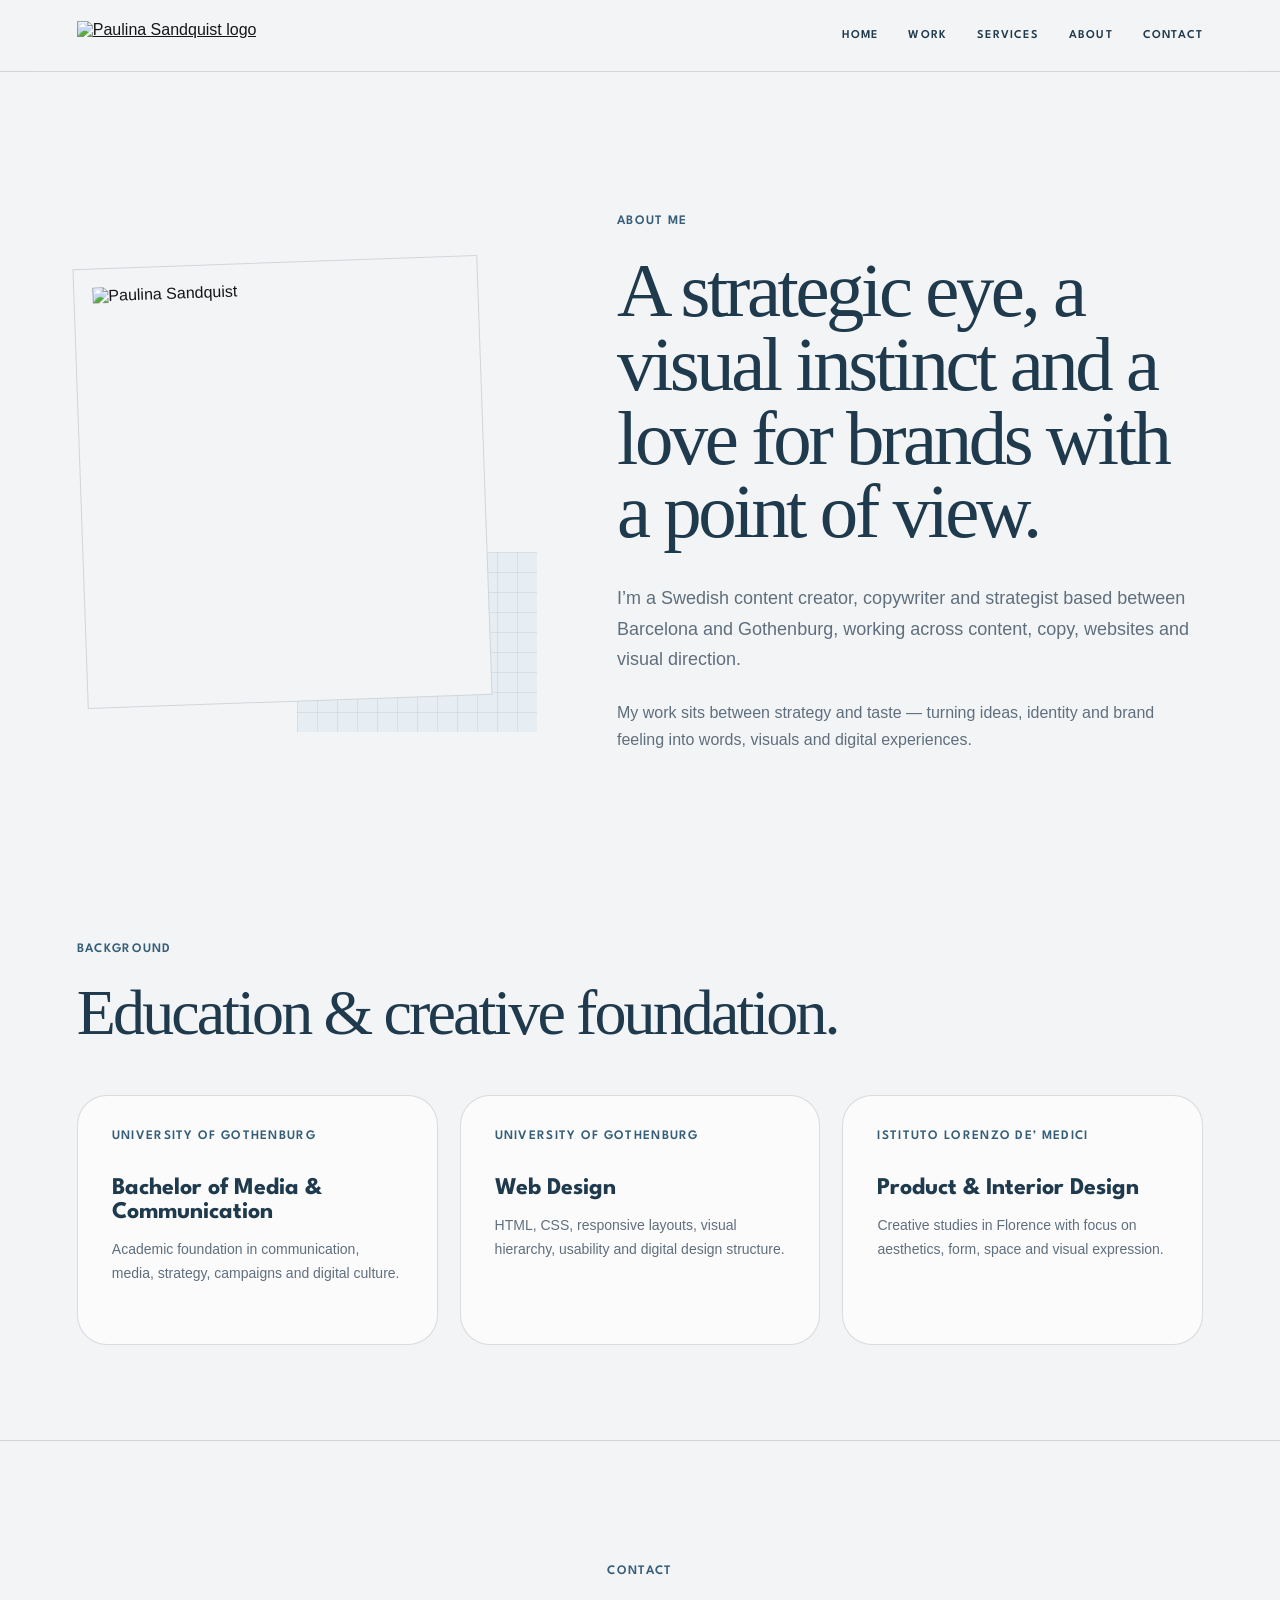
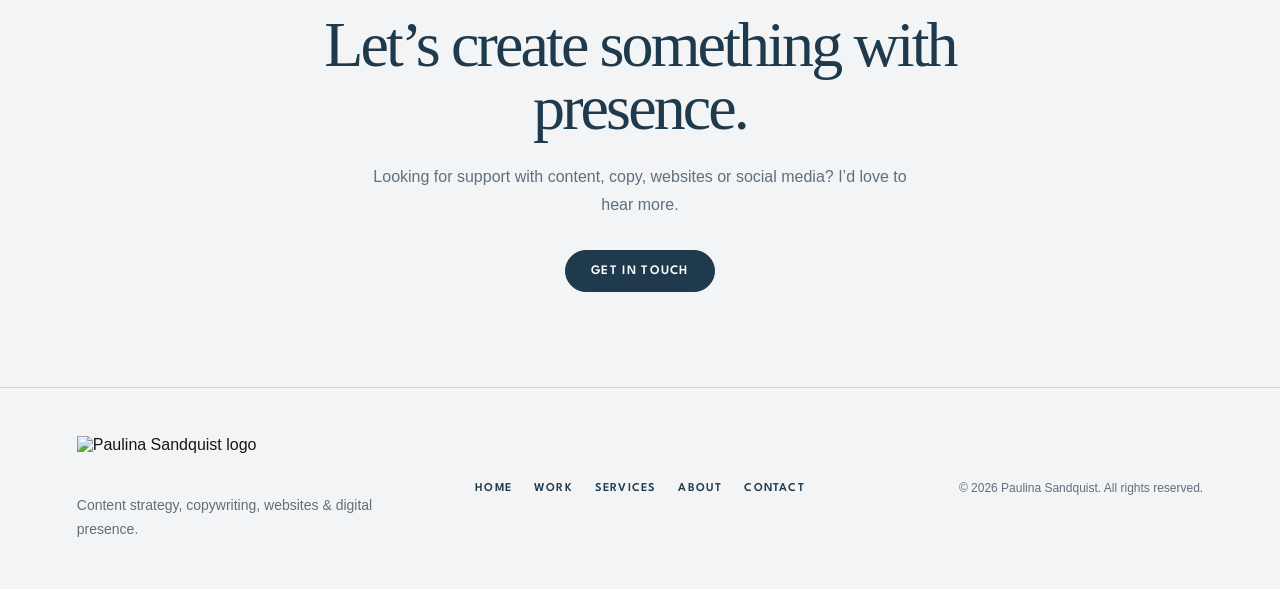
==== about.html @ eb1644bc "Add files via upload" ====
<!DOCTYPE html>
<html lang="en">
<head>
  <meta charset="UTF-8" />
  <meta name="viewport" content="width=device-width, initial-scale=1.0" />
  <title>About | Paulina Sandquist</title>

  <link rel="preconnect" href="https://fonts.googleapis.com">
  <link rel="preconnect" href="https://fonts.gstatic.com" crossorigin>
  <link href="https://fonts.googleapis.com/css2?family=League+Spartan:wght@400;500;600;700&display=swap" rel="stylesheet">

  <link rel="stylesheet" href="style.css" />
</head>

<body>

<header class="site-header">
  <a href="index.html" class="logo">
    <img src="images/PS.png" alt="Paulina Sandquist logo">
  </a>

  <nav class="main-nav">
    <a href="index.html">Home</a>
    <a href="work.html">Work</a>
    <a href="services.html">Services</a>
    <a href="about.html">About</a>
    <a href="contact.html">Contact</a>
  </nav>
</header>

<main>

  <section class="subpage-hero about-page-hero">
    <div class="about-collage fade-item">
      <div class="about-image">
        <img src="images/header.png" alt="Paulina Sandquist">
      </div>
      <div class="small-paper"></div>
    </div>

    <div class="subpage-copy fade-item">
      <p class="eyebrow">About me</p>

      <h1>A strategic eye, a visual instinct and a love for brands with a point of view.</h1>

      <p class="intro-text">
         I’m a Swedish content creator, copywriter and strategist based between
    Barcelona and Gothenburg, working across content, copy, websites and visual
    direction.
      </p>


      <p>
         My work sits between strategy and taste — turning ideas, identity and brand feeling
  into words, visuals and digital experiences.
      </p>
    </div>
  </section>


  <section class="background-section">
    <div class="section-heading fade-item">
      <div>
        <p class="eyebrow">Background</p>
        <h2>Education & creative foundation.</h2>
      </div>
    </div>

    <div class="background-grid">
      <article class="service-card">
        <span>University of Gothenburg</span>
        <h3>Bachelor of Media & Communication</h3>
        <p>Academic foundation in communication, media, strategy, campaigns and digital culture.</p>
      </article>

      <article class="service-card">
        <span>University of Gothenburg</span>
        <h3>Web Design</h3>
        <p>HTML, CSS, responsive layouts, visual hierarchy, usability and digital design structure.</p>
      </article>

      <article class="service-card">
        <span>Istituto Lorenzo de’ Medici</span>
        <h3>Product & Interior Design</h3>
        <p>Creative studies in Florence with focus on aesthetics, form, space and visual expression.</p>
      </article>
    </div>
  </section>

  <section class="contact-cta">
    <p class="eyebrow">Contact</p>
    <h2>Let’s create something with presence.</h2>
    <p>Looking for support with content, copy, websites or social media? I’d love to hear more.</p>
    <a href="contact.html" class="button">Get in touch</a>
  </section>

</main>

<footer class="site-footer">
  <div class="footer-brand">
    <img src="images/PS.png" alt="Paulina Sandquist logo">
    <p>Content strategy, copywriting, websites & digital presence.</p>
  </div>

  <nav class="footer-links">
    <a href="index.html">Home</a>
    <a href="work.html">Work</a>
    <a href="services.html">Services</a>
    <a href="about.html">About</a>
    <a href="contact.html">Contact</a>
  </nav>

  <p class="copyright">© 2026 Paulina Sandquist. All rights reserved.</p>
</footer>

<script src="script.js"></script>
</body>
</html>
---- style.css ----
* {
  margin: 0;
  padding: 0;
  box-sizing: border-box;
}

:root {
  --bg: #F3F4F6;
  --bg-light: #FFFFFF;
  --blue: #1f3a4d;
  --blue-mid: #355d78;
  --blue-soft: #E6EDF3;
  --text: #161616;
  --muted: #5F6F7D;
  --line: rgba(31, 58, 77, 0.16);

  --serif: Georgia, "Times New Roman", serif;
  --sans: Helvetica, Arial, sans-serif;
  --display: "League Spartan", Helvetica, Arial, sans-serif;

  --radius-lg: 30px;
  --section-pad: 95px 6vw;
}

html {
  scroll-behavior: smooth;
}

body {
  background: var(--bg);
  color: var(--text);
  font-family: var(--sans);
}

img,
video {
  width: 100%;
  display: block;
}

a {
  color: inherit;
}

/* ANIMATION */

.hidden {
  opacity: 0;
  transform: translateY(26px);
  transition: opacity 0.7s ease, transform 0.7s ease;
}

.show {
  opacity: 1;
  transform: translateY(0);
}

/* HEADER */

.site-header {
  position: fixed;
  inset: 0 0 auto 0;
  height: 72px;
  padding: 18px 6vw;
  display: flex;
  align-items: center;
  justify-content: space-between;
  background: rgba(243, 244, 246, 0.9);
  backdrop-filter: blur(18px);
  border-bottom: 1px solid var(--line);
  z-index: 1000;
}

.logo img {
  width: auto;
  height: 30px;
}

.main-nav,
.footer-links {
  display: flex;
  gap: 30px;
}

.main-nav a,
.footer-links a,
.text-link,
.button,
.eyebrow,
.case-meta,
.copy-card span,
.copy-hashtags,
.work-index a,
.service-card span,
.service-detail-card span,
.contact-details span,
figcaption,
.project-info span,
.project-info small {
  font-family: var(--display);
  letter-spacing: 0.1em;
  text-transform: uppercase;
  font-weight: 600;
}

.main-nav a,
.footer-links a {
  font-size: 12px;
  text-decoration: none;
  color: var(--blue);
}

.main-nav a:hover,
.footer-links a:hover,
.text-link:hover,
.button:hover {
  opacity: 0.75;
}

/* TYPE */

.eyebrow {
  display: inline-block;
  margin-bottom: 22px;
  font-size: 13px;
  color: var(--blue-mid);
}

h1,
h2,
h3,
h4 {
  color: var(--blue);
}

h1,
h2,
.case-subcopy h3,
.copy-card h4 {
  font-family: var(--serif);
  font-weight: 400;
  letter-spacing: -0.045em;
}

h1 {
  max-width: 900px;
  font-size: clamp(46px, 6vw, 88px);
  line-height: 0.96;
}

h2 {
  font-size: clamp(38px, 5vw, 74px);
  line-height: 0.98;
}

h3 {
  font-family: var(--display);
  font-size: 24px;
  line-height: 1;
}

h4 {
  font-size: 28px;
  line-height: 1.08;
}

p {
  font-size: 16px;
  line-height: 1.7;
  color: var(--muted);
  font-weight: 300;
}

.intro-text {
  max-width: 650px;
  margin-top: 26px;
  font-size: 18px;
}

/* BUTTONS */

.button {
  display: inline-block;
  padding: 14px 25px;
  border: 1px solid var(--blue);
  border-radius: 999px;
  background: var(--blue);
  color: #FFFFFF;
  font-family: var(--display);
  font-size: 13px;
  letter-spacing: 0.1em;
  text-transform: uppercase;
  font-weight: 600;
  text-decoration: none;
  transition: 0.25s ease;
}

.secondary-button {
  background: transparent;
  color: var(--blue);
}

.text-link {
  display: inline-block;
  padding-bottom: 5px;
  border-bottom: 1px solid var(--blue);
  color: var(--blue);
  font-size: 13px;
  text-decoration: none;
  transition: 0.25s ease;
}

/* SHARED LAYOUT */

.statement-section,
.results-section,
.about-preview,
.subpage-hero,
.case-overview,
.process-section,
.contact-page {
  display: grid;
  gap: 60px;
  align-items: center;
}

.statement-section,
.results-section,
.about-preview,
.selected-work,
.services-preview,
.testimonials,
.background-section,
.case-section,
.contact-cta,
.services-page-section {
  padding: var(--section-pad);
  border-bottom: 1px solid var(--line);
}

.statement-cards,
.results-grid,
.project-grid,
.services-grid,
.testimonial-grid,
.background-grid,
.services-detail-grid,
.copy-grid {
  display: grid;
  gap: 22px;
}

.section-heading {
  display: flex;
  justify-content: space-between;
  align-items: flex-end;
  gap: 40px;
  margin-bottom: 50px;
}

.section-heading h2 {
  max-width: 820px;
}

/* HOME HERO */

.hero {
  min-height: 100vh;
  padding: 118px 6vw 80px;
  display: grid;
  grid-template-columns: minmax(0, 1fr) minmax(360px, 0.85fr);
  gap: 70px;
  align-items: center;
  border-bottom: 1px solid var(--line);
}

.hero-copy::after {
  content: "";
  display: block;
  width: 110px;
  height: 3px;
  margin-top: 28px;
  background: var(--blue);
  border-radius: 999px;
}

.hero-actions {
  margin-top: 34px;
  display: flex;
  gap: 16px;
  flex-wrap: wrap;
}

.hero-collage {
  position: relative;
  min-height: 620px;
}

.paper {
  position: absolute;
  border: 1px solid rgba(31, 58, 77, 0.18);
}

.paper-grid {
  inset: 40px 34px auto auto;
  width: 72%;
  height: 68%;
  background-color: var(--blue-soft);
  background-image:
    linear-gradient(rgba(31, 58, 77, 0.08) 1px, transparent 1px),
    linear-gradient(90deg, rgba(31, 58, 77, 0.08) 1px, transparent 1px);
  background-size: 22px 22px;
  transform: rotate(-2deg);
}

.paper-blue {
  right: 0;
  top: 110px;
  width: 55%;
  height: 66%;
  background: #DCE7F2;
  transform: rotate(3deg);
}

.portrait-card {
  position: absolute;
  left: 0;
  top: 62px;
  width: 78%;
  height: 410px;
  padding: 20px;
  background: var(--bg-light);
  border: 1px solid rgba(31, 58, 77, 0.2);
  transform: rotate(-3deg);
  box-shadow: 0 22px 60px rgba(31, 58, 77, 0.12);
  z-index: 3;
}

.portrait-card img {
  height: 100%;
  object-fit: cover;
}

.note-card {
  position: absolute;
  right: 10px;
  top: 155px;
  width: 170px;
  padding: 24px 20px;
  display: grid;
  gap: 10px;
  background: var(--bg-light);
  border: 1px solid rgba(31, 58, 77, 0.18);
  transform: rotate(4deg);
  z-index: 4;
}

.note-card span {
  font-family: var(--display);
  font-size: 12px;
  color: var(--blue);
  letter-spacing: 0.12em;
  text-transform: uppercase;
  font-weight: 600;
}

.handwritten-note {
  position: absolute;
  left: 150px;
  bottom: 28px;
  max-width: 330px;
  font-family: var(--serif);
  font-style: italic;
  font-size: 25px;
  line-height: 1.18;
  color: var(--blue);
  z-index: 5;
}

/* POINT SECTION */

.statement-section {
  grid-template-columns: 0.85fr 1.15fr;
  background: var(--blue-soft);
}

.statement-copy h2 {
  max-width: 620px;
}

.statement-cards {
  grid-template-columns: repeat(3, 1fr);
  align-items: stretch;
}

/* CARDS */

.proof-card,
.project-card,
.service-card,
.testimonial-card,
.service-detail-card,
.copy-card,
.case-media,
.dashboard-card,
.growth-card,
.video-card,
.contact-page-form {
  border: 1px solid rgba(31, 58, 77, 0.16);
  border-radius: var(--radius-lg);
  background: rgba(255, 255, 255, 0.62);
}

.proof-card,
.service-card,
.testimonial-card,
.copy-card,
.service-detail-card {
  padding: 34px;
}

.proof-card span,
.service-card span {
  display: block;
  margin-bottom: 34px;
  font-size: 13px;
  color: var(--blue-mid);
}

.proof-card h3,
.service-card h3 {
  margin-bottom: 14px;
}

.proof-card p,
.service-card p {
  font-size: 14px;
}

/* SELECTED WORK */

.project-grid {
  grid-template-columns: repeat(3, 1fr);
  align-items: stretch;
}

.project-card {
  overflow: hidden;
  display: flex;
  flex-direction: column;
  text-decoration: none;
  transition: 0.25s ease;
}

.project-card:hover,
.service-card:hover {
  transform: translateY(-4px);
}

.project-image {
  height: 260px;
  overflow: hidden;
  background: var(--blue-soft);
}

.project-image img {
  height: 100%;
  object-fit: cover;
}

.logo-image img,
.contain-image img {
  object-fit: contain;
  padding: 10px;
}

.project-info {
  flex: 1;
  padding: 26px;
  display: flex;
  flex-direction: column;
}

.project-info span,
.project-info small {
  display: block;
  font-size: 12px;
  color: var(--blue-mid);
}

.project-info h3 {
  margin: 16px 0 14px;
}

.project-info p {
  margin-bottom: 22px;
  font-size: 14px;
}

.project-info small {
  margin-top: auto;
  padding-top: 16px;
}

/* RESULTS */

.results-section {
  grid-template-columns: 0.85fr 1.15fr;
  background: var(--blue);
}

.results-section h2,
.results-section .eyebrow,
.results-section p,
.results-grid strong,
.results-section .proof-card span {
  color: #FFFFFF;
}

.results-section h2 {
  margin-bottom: 24px;
}

.results-grid {
  grid-template-columns: repeat(2, 1fr);
}

.results-grid .proof-card {
  background: rgba(255, 255, 255, 0.08);
  border-color: rgba(255, 255, 255, 0.24);
}

.results-grid strong {
  display: block;
  font-family: var(--serif);
  font-size: clamp(42px, 5vw, 76px);
  font-weight: 400;
}

/* SERVICES */

.services-grid,
.background-grid,
.testimonial-grid {
  grid-template-columns: repeat(3, 1fr);
}

.service-card {
  min-height: 250px;
}

/* ABOUT PREVIEW */

.about-preview,
.subpage-hero {
  grid-template-columns: 0.9fr 1.1fr;
}

.about-collage {
  position: relative;
}

.about-image {
  position: relative;
  z-index: 2;
  width: 85%;
  height: 440px;
  padding: 18px;
  background: var(--bg);
  border: 1px solid rgba(31, 58, 77, 0.16);
  transform: rotate(-2deg);
}

.about-image img {
  height: 100%;
  object-fit: cover;
}

.small-paper {
  position: absolute;
  right: 20px;
  bottom: -30px;
  width: 240px;
  height: 180px;
  background-color: var(--blue-soft);
  background-image:
    linear-gradient(rgba(31, 58, 77, 0.08) 1px, transparent 1px),
    linear-gradient(90deg, rgba(31, 58, 77, 0.08) 1px, transparent 1px);
  background-size: 20px 20px;
}

.about-preview .eyebrow {
  margin-bottom: 28px;
}

.about-preview h2 {
  margin-bottom: 26px;
}

.about-preview p {
  max-width: 720px;
  margin-bottom: 28px;
}

.about-preview .text-link {
  margin-top: 4px;
}
.about-page .subpage-copy {
  display: flex;
  flex-direction: column;
  gap: 24px;
}

.about-page .subpage-copy p {
  margin: 0;
}
/* TESTIMONIALS */

.testimonial-card {
  min-height: 240px;
  display: flex;
  flex-direction: column;
  justify-content: space-between;
  background: var(--blue-soft);
}

.testimonial-card p {
  font-family: var(--serif);
  font-size: 25px;
  line-height: 1.18;
  color: var(--blue);
}

.testimonial-card span {
  margin-top: 26px;
  font-family: var(--display);
  font-size: 12px;
  letter-spacing: 0.12em;
  text-transform: uppercase;
  color: var(--blue-mid);
  font-weight: 600;
}

/* SUBPAGES */

.simple-page-hero {
  display: block;
  min-height: auto;
  padding: 150px 6vw 90px;
}

.subpage-hero {
  max-width: 1200px;
  margin: 0 auto;
  padding: 150px 40px 90px;
}

.subpage-hero.about-page-hero {
  padding-top: 210px;
}

.subpage-copy {
  max-width: 980px;
}

.about-page-hero .subpage-copy {
  max-width: 700px;
}

.about-page-hero .subpage-copy h1 {
  margin-bottom: 34px;
}

.about-page-hero .intro-text {
  margin-top: 0;
  margin-bottom: 24px;
}

.about-page-hero .subpage-copy p:not(.eyebrow):not(.intro-text) {
  margin-bottom: 0;
}

.services-detail-grid,
.copy-grid {
  grid-template-columns: repeat(2, 1fr);
}

.service-detail-card {
  min-height: 360px;
  display: flex;
  flex-direction: column;
}

.service-detail-card span {
  margin-bottom: 46px;
  color: var(--blue-mid);
  font-size: 13px;
}

.service-detail-card h2 {
  margin-bottom: 18px;
  font-family: var(--display);
  font-size: clamp(28px, 3vw, 42px);
  line-height: 1;
  letter-spacing: -0.03em;
}

.service-detail-card ul {
  list-style: none;
  display: flex;
  flex-wrap: wrap;
  gap: 8px;
  margin-top: auto;
  padding-top: 30px;
}

.service-detail-card li {
  padding: 8px 12px;
  border: 1px solid rgba(31, 58, 77, 0.18);
  border-radius: 999px;
  color: var(--blue);
  font-family: var(--display);
  font-size: 11px;
  letter-spacing: 0.08em;
  text-transform: uppercase;
  font-weight: 600;
}

/* CONTACT */

.subpage-hero.contact-page {
  grid-template-columns: 1fr 1fr;
  gap: 80px;
  align-items: start;
  padding-bottom: 100px;
}

.contact-page .subpage-copy {
  max-width: 520px;
}

.contact-details {
  margin-top: 42px;
  display: grid;
  gap: 24px;
}

.contact-details div {
  padding-top: 18px;
  border-top: 1px solid rgba(31, 58, 77, 0.25);
}

.contact-details span {
  display: block;
  margin-bottom: 8px;
  font-size: 12px;
  color: var(--blue-mid);
}

.contact-details a,
.contact-details p {
  color: var(--blue);
  text-decoration: none;
}
.contact-details a:hover {
  color: var(--blue);
  opacity: 0.8;
}

.contact-page-form {
  width: 100%;
  padding: 44px;
  background: rgba(255, 255, 255, 0.35);
}

.contact-form {
  display: grid;
  gap: 18px;
}

.form-row {
  display: grid;
  grid-template-columns: 1fr 1fr;
  gap: 18px;
}

.contact-form input,
.contact-form textarea {
  width: 100%;
  padding: 16px 18px;
  border: 1px solid rgba(31, 58, 77, 0.25);
  border-radius: 999px;
  background: rgba(255, 255, 255, 0.78);
  font-family: var(--sans);
  font-size: 14px;
  color: var(--text);
  outline: none;
}

.contact-form textarea {
  min-height: 160px;
  resize: vertical;
  border-radius: 24px;
}

.contact-form input::placeholder,
.contact-form textarea::placeholder {
  color: rgba(31, 58, 77, 0.65);
}

.contact-form button.button {
  width: fit-content;
  min-width: 220px;
  justify-self: center;
  margin-top: 8px;
  padding: 18px 34px;
  border: 2px solid var(--blue);
  border-radius: 999px;
  background: var(--blue);
  color: #FFFFFF;
  font-family: var(--display);
  font-size: 13px;
  letter-spacing: 0.16em;
  text-transform: uppercase;
  font-weight: 700;
  cursor: pointer;
  transition: 0.25s ease;
}

.contact-form button.button:hover {
  background: transparent;
  color: var(--blue);
  transform: translateY(-2px);
  opacity: 1;
}
.form-message {
  min-height: 24px;
  text-align: center;
  font-size: 14px;
  line-height: 1.5;
  color: var(--muted);
}

.form-message.is-success {
  color: var(--blue);
}

.form-message.is-error {
  color: #8A3A3A;
}

/* WORK PAGE */

.work-index {
  padding: 22px 6vw;
  display: flex;
  gap: 14px;
  flex-wrap: wrap;
  border-bottom: 1px solid var(--line);
  background: var(--blue-soft);
}

.work-index a {
  padding: 10px 15px;
  border: 1px solid rgba(31, 58, 77, 0.18);
  border-radius: 999px;
  color: var(--blue);
  font-size: 12px;
  text-decoration: none;
}

.case-section {
  position: relative;
}

.case-number {
  margin-bottom: 26px;
  font-family: var(--serif);
  font-size: 70px;
  line-height: 1;
  color: rgba(31, 58, 77, 0.2);
}

.case-header {
  max-width: 900px;
  margin-bottom: 54px;
}

.case-overview {
  grid-template-columns: 0.9fr 1.1fr;
}

.reverse-layout {
  grid-template-columns: 1fr 1fr;
}

.case-copy p {
  margin-bottom: 20px;
}

.case-meta {
  margin-top: 30px;
  font-size: 12px;
  color: var(--blue-mid);
}

.case-media,
.dashboard-card,
.growth-card {
  padding: 16px;
  overflow: hidden;
}

.case-media img {
  height: 440px;
  object-fit: cover;
  border-radius: 18px;
}

.logo-case-media img,
.contain-case-media img {
  object-fit: contain;
  padding: 46px;
  background: var(--blue-soft);
}

.case-subsection {
  margin-top: 90px;
  padding-top: 70px;
  border-top: 1px solid rgba(31, 58, 77, 0.14);
}

.case-subcopy {
  max-width: 780px;
  margin-bottom: 40px;
}

.case-subcopy h3 {
  max-width: 720px;
  font-size: clamp(34px, 4vw, 60px);
  line-height: 1;
}

.case-subcopy p:not(.eyebrow) {
  margin-top: 22px;
}

.process-section {
  grid-template-columns: 0.8fr 1.2fr;
}

/* VIDEO + RESULTS IMAGES */

.video-grid {
  display: grid;
  gap: 26px;
}

.reel-grid {
  max-width: 1080px;
  margin: 0 auto;
  grid-template-columns: repeat(3, minmax(220px, 320px));
  justify-content: center;
  align-items: start;
}

.video-card {
  overflow: hidden;
}

.reel-card video {
  aspect-ratio: 9 / 16;
  height: auto;
  max-height: 620px;
  object-fit: contain;
  background: var(--blue-soft);
}

.video-card div {
  padding: 24px;
}

.video-card span {
  display: block;
  margin-bottom: 10px;
  font-family: var(--display);
  font-size: 12px;
  letter-spacing: 0.12em;
  text-transform: uppercase;
  color: var(--blue-mid);
  font-weight: 600;
}

.plie-results-section {
  display: block;
}

.growth-grid {
  display: grid;
  grid-template-columns: minmax(0, 1.15fr) minmax(260px, 0.85fr);
  gap: 24px;
  align-items: start;
}

.growth-card img,
.dashboard-card img {
  height: auto;
  border-radius: 18px;
}

.growth-card-large {
  max-width: 760px;
}

.growth-card figcaption {
  margin-top: 12px;
  font-size: 11px;
  line-height: 1.45;
  color: var(--blue-mid);
}

/* COPY CARDS */

.copy-grid {
  align-items: start;
}

.copy-card p {
  margin-bottom: 18px;
  font-size: 15px;
  line-height: 1.72;
}

.copy-card span {
  display: block;
  margin-bottom: 22px;
  font-size: 12px;
  color: var(--blue-mid);
}

.copy-card h4 {
  margin-bottom: 20px;
}

.copy-hashtags {
  margin-top: 28px;
  font-size: 13px !important;
  line-height: 1.6;
  color: var(--blue-mid) !important;
}

/* CTA + FOOTER */

.contact-cta {
  text-align: center;
}

.contact-cta h2 {
  max-width: 780px;
  margin: 0 auto;
}

.contact-cta p {
  max-width: 560px;
  margin: 24px auto 32px;
}

.site-footer {
  padding: 48px 6vw;
  display: grid;
  grid-template-columns: 1fr auto 1fr;
  gap: 30px;
  align-items: center;
}

.footer-brand img {
  width: auto;
  height: 44px;
  margin-bottom: 14px;
}

.footer-brand p {
  max-width: 320px;
  font-size: 14px;
}

.footer-links {
  justify-self: center;
  gap: 22px;
  flex-wrap: wrap;
}

.copyright {
  justify-self: end;
  font-size: 12px;
  color: var(--muted);
}

/* RESPONSIVE */

@media (max-width: 1100px) {
  .hero,
  .statement-section,
  .results-section,
  .about-preview,
  .subpage-hero,
  .case-overview,
  .reverse-layout,
  .process-section,
  .contact-page,
  .subpage-hero.contact-page {
    grid-template-columns: 1fr;
  }

  .hero-collage {
    max-width: 680px;
  }

  .project-grid,
  .services-grid,
  .testimonial-grid,
  .background-grid,
  .reel-grid {
    grid-template-columns: repeat(2, 1fr);
  }

  .statement-cards,
  .services-detail-grid,
  .copy-grid,
  .growth-grid {
    grid-template-columns: 1fr;
  }
}

@media (max-width: 760px) {
  :root {
    --section-pad: 76px 6vw;
  }

  .site-header {
    position: static;
    height: auto;
    align-items: flex-start;
    flex-direction: column;
    gap: 16px;
  }

  .main-nav {
    gap: 16px;
    flex-wrap: wrap;
  }

  .hero,
  .simple-page-hero,
  .subpage-hero,
  .subpage-hero.about-page,
  .subpage-hero.contact-page {
    min-height: auto;
    padding: 70px 6vw;
  }

  h1 {
    font-size: 52px;
  }

  h2 {
    font-size: 42px;
  }

  .project-grid,
  .services-grid,
  .testimonial-grid,
  .results-grid,
  .background-grid,
  .reel-grid {
    grid-template-columns: 1fr;
  }

  .hero-collage {
    min-height: 520px;
  }

  .portrait-card {
    width: 84%;
    height: 330px;
  }

  .note-card {
    right: 0;
    top: 120px;
  }

  .handwritten-note {
    left: 52px;
    bottom: 22px;
    max-width: 270px;
    font-size: 22px;
  }

  .section-heading {
    flex-direction: column;
    align-items: flex-start;
  }

  .about-image {
    width: 100%;
    height: 360px;
  }

  .case-media img {
    height: auto;
  }

  .form-row {
    grid-template-columns: 1fr;
  }

  .contact-page-form {
    padding: 28px 22px;
  }

  .site-footer {
    grid-template-columns: 1fr;
  }

  .footer-links,
  .copyright {
    justify-self: start;
  }
}
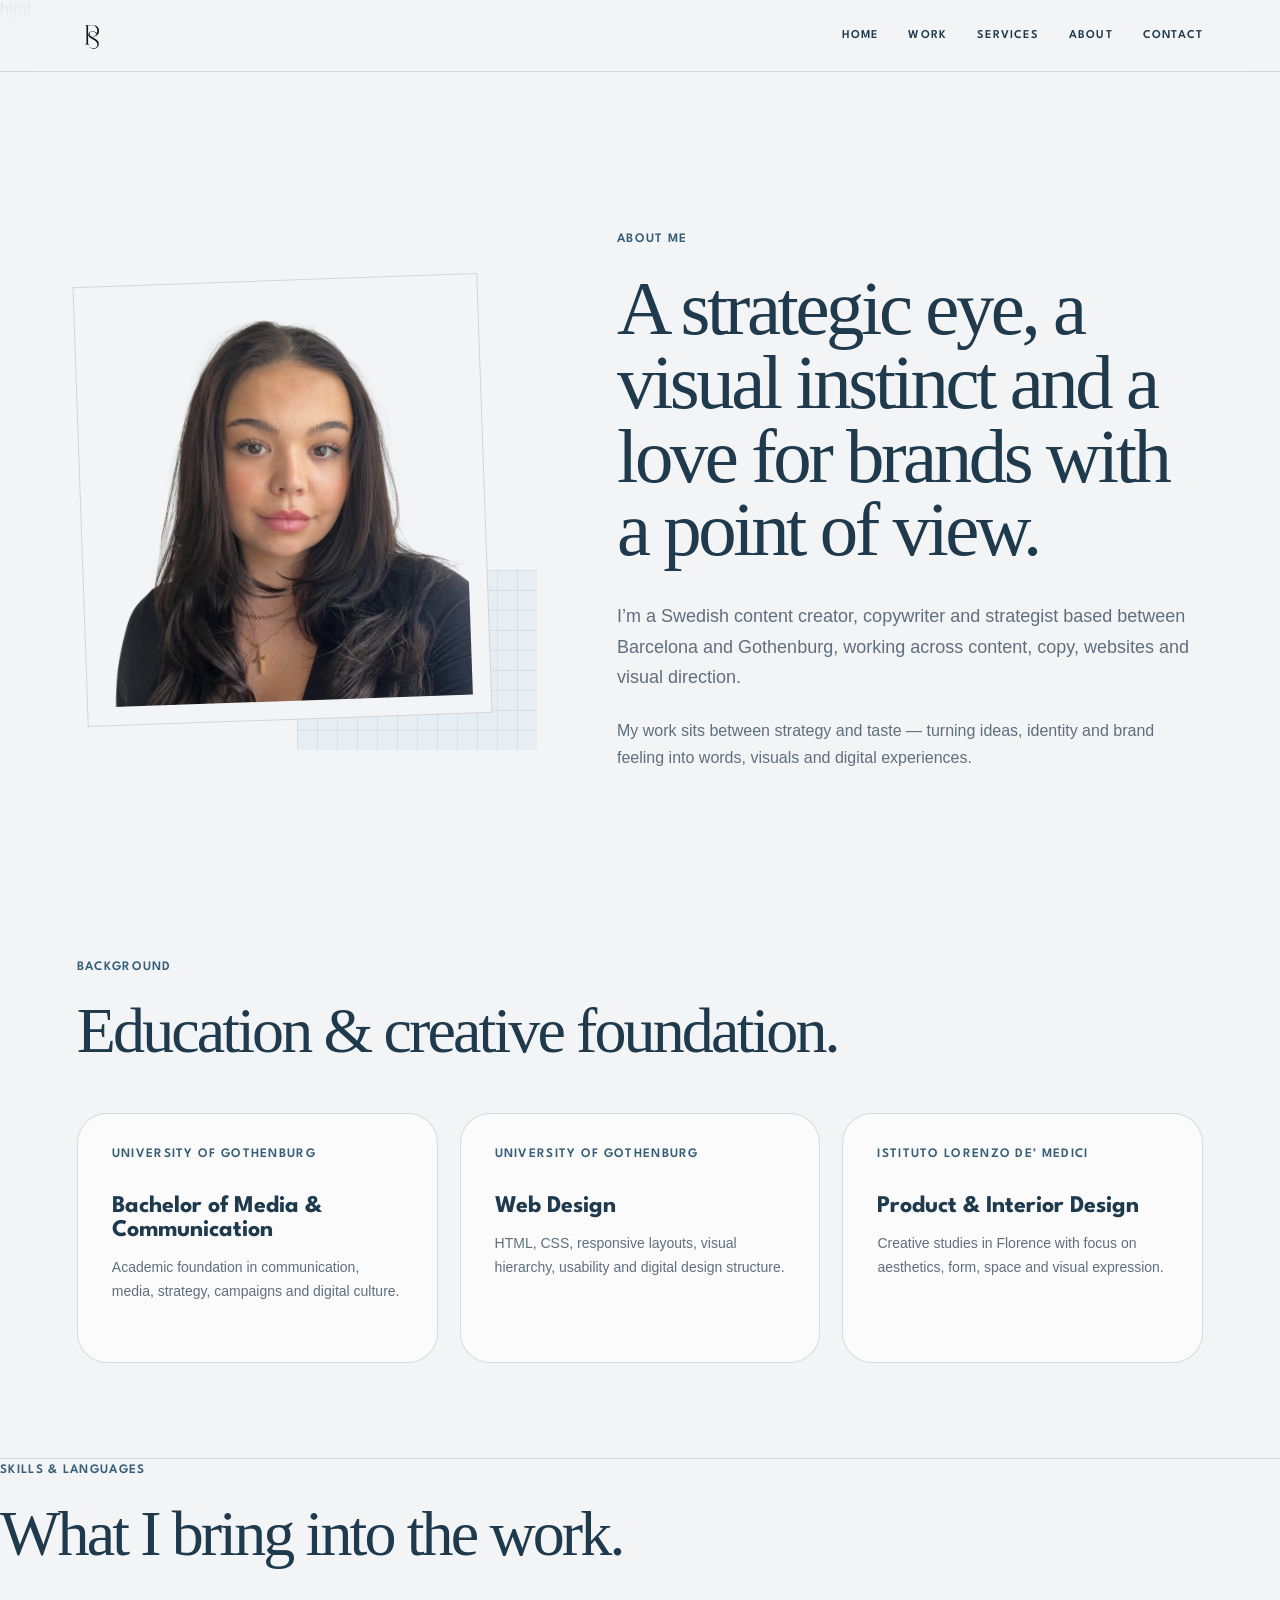
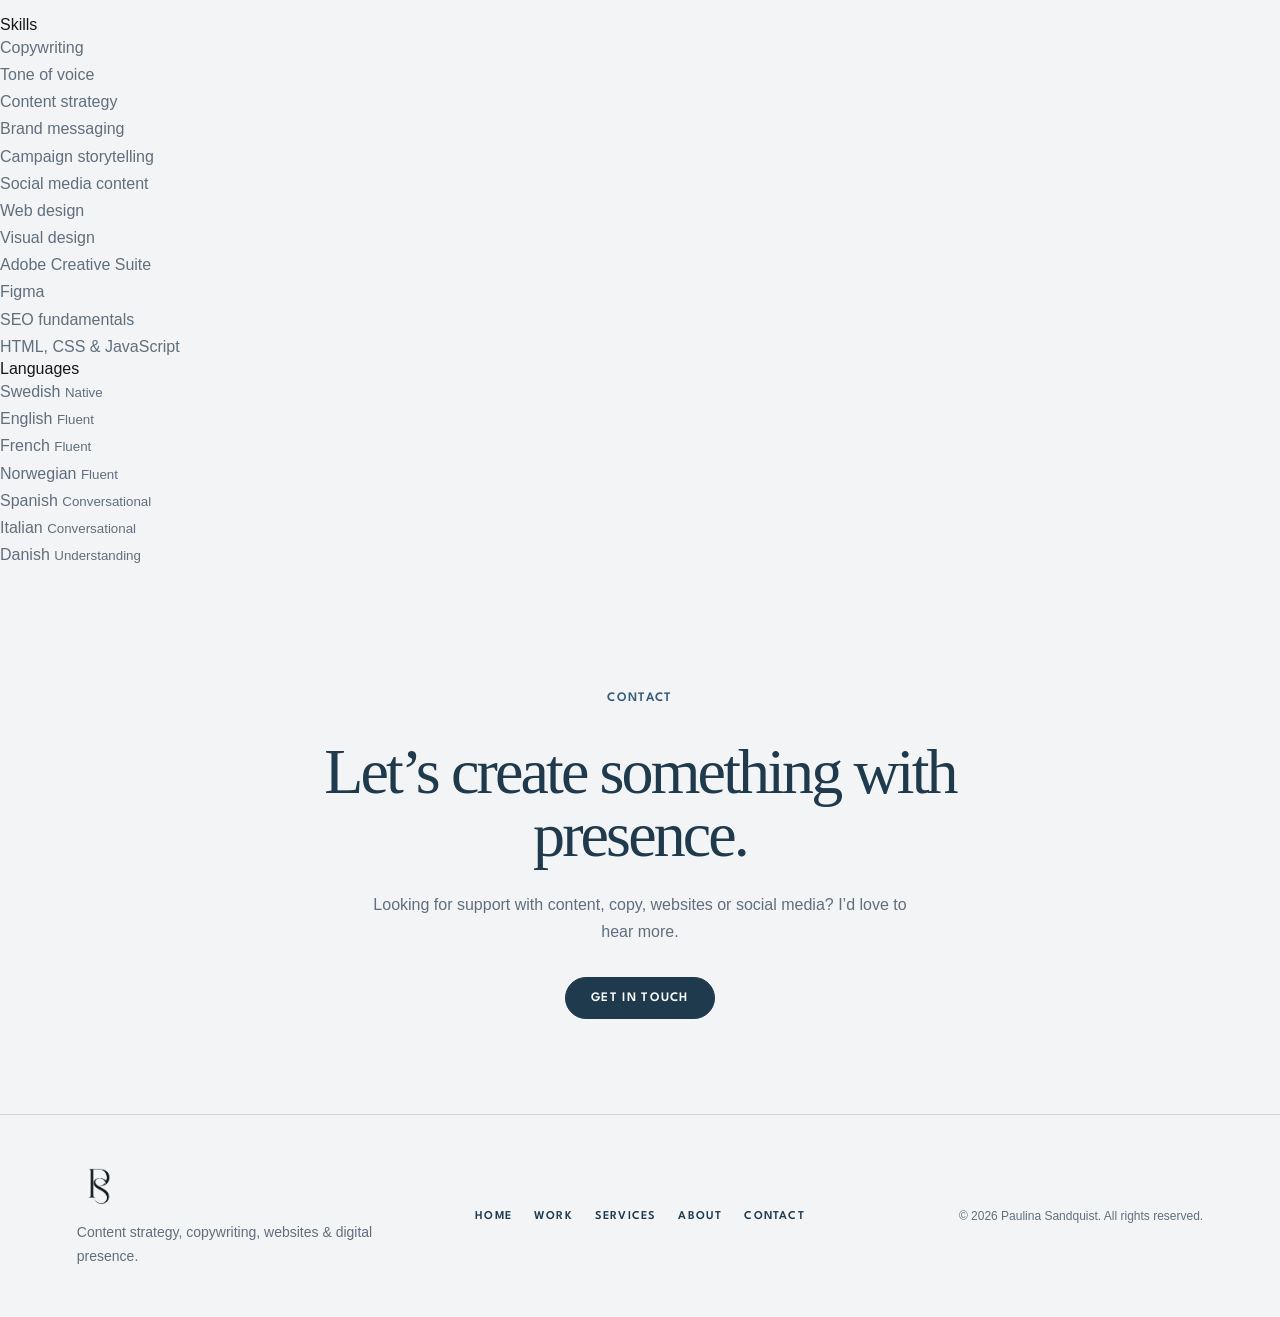
==== commit 926426bc: "Add skills and languages section to about.html Added a new skills section with skills and languages." ====
--- a/about.html
+++ b/about.html
@@ -1,3 +1,4 @@
+html
 <!DOCTYPE html>
 <html lang="en">
 <head>
@@ -44,19 +45,17 @@
       <h1>A strategic eye, a visual instinct and a love for brands with a point of view.</h1>
 
       <p class="intro-text">
-         I’m a Swedish content creator, copywriter and strategist based between
-    Barcelona and Gothenburg, working across content, copy, websites and visual
-    direction.
+        I’m a Swedish content creator, copywriter and strategist based between
+        Barcelona and Gothenburg, working across content, copy, websites and visual
+        direction.
       </p>
 
-
       <p>
-         My work sits between strategy and taste — turning ideas, identity and brand feeling
-  into words, visuals and digital experiences.
+        My work sits between strategy and taste — turning ideas, identity and brand feeling
+        into words, visuals and digital experiences.
       </p>
     </div>
   </section>
-
 
   <section class="background-section">
     <div class="section-heading fade-item">
@@ -67,23 +66,69 @@
     </div>
 
     <div class="background-grid">
-      <article class="service-card">
+      <article class="service-card fade-item">
         <span>University of Gothenburg</span>
         <h3>Bachelor of Media & Communication</h3>
         <p>Academic foundation in communication, media, strategy, campaigns and digital culture.</p>
       </article>
 
-      <article class="service-card">
+      <article class="service-card fade-item">
         <span>University of Gothenburg</span>
         <h3>Web Design</h3>
         <p>HTML, CSS, responsive layouts, visual hierarchy, usability and digital design structure.</p>
       </article>
 
-      <article class="service-card">
+      <article class="service-card fade-item">
         <span>Istituto Lorenzo de’ Medici</span>
         <h3>Product & Interior Design</h3>
         <p>Creative studies in Florence with focus on aesthetics, form, space and visual expression.</p>
       </article>
+    </div>
+  </section>
+
+  <section class="skills-section">
+    <div class="section-heading fade-item">
+      <div>
+        <p class="eyebrow">Skills & languages</p>
+        <h2>What I bring into the work.</h2>
+      </div>
+    </div>
+
+    <div class="skills-grid">
+
+      <div class="skill-card fade-item">
+        <span>Skills</span>
+
+        <div class="skill-list">
+          <p>Copywriting</p>
+          <p>Tone of voice</p>
+          <p>Content strategy</p>
+          <p>Brand messaging</p>
+          <p>Campaign storytelling</p>
+          <p>Social media content</p>
+          <p>Web design</p>
+          <p>Visual design</p>
+          <p>Adobe Creative Suite</p>
+          <p>Figma</p>
+          <p>SEO fundamentals</p>
+          <p>HTML, CSS & JavaScript</p>
+        </div>
+      </div>
+
+      <div class="skill-card fade-item">
+        <span>Languages</span>
+
+        <div class="skill-list language-list">
+          <p>Swedish <small>Native</small></p>
+          <p>English <small>Fluent</small></p>
+          <p>French <small>Fluent</small></p>
+          <p>Norwegian <small>Fluent</small></p>
+          <p>Spanish <small>Conversational</small></p>
+          <p>Italian <small>Conversational</small></p>
+          <p>Danish <small>Understanding</small></p>
+        </div>
+      </div>
+
     </div>
   </section>
 
@@ -115,4 +160,5 @@
 
 <script src="script.js"></script>
 </body>
-</html>+</html>
+
--- a/style.css
+++ b/style.css
@@ -605,15 +605,26 @@
 .about-preview .text-link {
   margin-top: 4px;
 }
-.about-page .subpage-copy {
-  display: flex;
-  flex-direction: column;
-  gap: 24px;
-}
-
-.about-page .subpage-copy p {
-  margin: 0;
-}
+
+/* ABOUT PAGE */
+
+.about-page-hero .subpage-copy {
+  max-width: 700px;
+}
+
+.about-page-hero .subpage-copy h1 {
+  margin-bottom: 34px;
+}
+
+.about-page-hero .intro-text {
+  margin-top: 0;
+  margin-bottom: 24px;
+}
+
+.about-page-hero .subpage-copy p:not(.eyebrow):not(.intro-text) {
+  margin-bottom: 0;
+}
+
 /* TESTIMONIALS */
 
 .testimonial-card {
@@ -661,23 +672,6 @@
 
 .subpage-copy {
   max-width: 980px;
-}
-
-.about-page-hero .subpage-copy {
-  max-width: 700px;
-}
-
-.about-page-hero .subpage-copy h1 {
-  margin-bottom: 34px;
-}
-
-.about-page-hero .intro-text {
-  margin-top: 0;
-  margin-bottom: 24px;
-}
-
-.about-page-hero .subpage-copy p:not(.eyebrow):not(.intro-text) {
-  margin-bottom: 0;
 }
 
 .services-detail-grid,
@@ -759,9 +753,14 @@
 
 .contact-details a,
 .contact-details p {
-  color: var(--blue);
+  font-family: var(--sans);
+  font-size: 16px;
+  line-height: 1.7;
+  font-weight: 300;
+  color: var(--muted);
   text-decoration: none;
 }
+
 .contact-details a:hover {
   color: var(--blue);
   opacity: 0.8;
@@ -833,6 +832,7 @@
   transform: translateY(-2px);
   opacity: 1;
 }
+
 .form-message {
   min-height: 24px;
   text-align: center;
@@ -1096,7 +1096,13 @@
   color: var(--muted);
 }
 
-/* RESPONSIVE */
+/* CAROUSEL BASE */
+
+.carousel-arrow {
+  display: none;
+}
+
+/* RESPONSIVE: TABLET */
 
 @media (max-width: 1100px) {
   .hero,
@@ -1132,6 +1138,8 @@
   }
 }
 
+/* RESPONSIVE: MOBILE */
+
 @media (max-width: 760px) {
   :root {
     --section-pad: 76px 6vw;
@@ -1153,7 +1161,7 @@
   .hero,
   .simple-page-hero,
   .subpage-hero,
-  .subpage-hero.about-page,
+  .subpage-hero.about-page-hero,
   .subpage-hero.contact-page {
     min-height: auto;
     padding: 70px 6vw;
@@ -1227,4 +1235,154 @@
   .copyright {
     justify-self: start;
   }
-}+
+  /* MOBILE HOMEPAGE */
+
+  .selected-work .project-grid {
+    display: flex;
+    overflow-x: auto;
+    gap: 18px;
+    scroll-snap-type: x mandatory;
+    padding-bottom: 16px;
+  }
+
+  .selected-work .project-card {
+    flex: 0 0 84%;
+    scroll-snap-align: center;
+  }
+
+  .results-grid {
+    grid-template-columns: repeat(2, 1fr);
+    gap: 12px;
+  }
+
+  .results-grid .proof-card {
+    padding: 22px 16px;
+    min-height: auto;
+  }
+
+  .results-grid strong {
+    font-size: 38px;
+  }
+
+  .results-grid .proof-card span {
+    font-size: 11px;
+  }
+
+  .services-preview .services-grid {
+    display: none;
+  }
+
+  .services-preview .section-heading {
+    margin-bottom: 24px;
+  }
+
+ /* MOBILE CAROUSELS */
+
+.mobile-carousel-wrap {
+  position: relative;
+}
+
+.mobile-carousel {
+  scroll-behavior: smooth;
+  scrollbar-width: none;
+}
+
+.mobile-carousel::-webkit-scrollbar {
+  display: none;
+}
+
+.selected-work .project-grid,
+.reel-grid {
+  display: flex;
+  overflow-x: auto;
+  gap: 18px;
+  scroll-snap-type: x mandatory;
+  padding-bottom: 16px;
+}
+
+.copy-grid {
+  display: flex;
+  overflow-x: hidden;
+  gap: 18px;
+  scroll-snap-type: x mandatory;
+  padding-bottom: 16px;
+}
+
+.selected-work .project-card,
+.reel-grid .video-card,
+.copy-grid .copy-card {
+  flex: 0 0 84%;
+  scroll-snap-align: center;
+}
+
+.copy-grid .copy-card {
+  max-width: 84%;
+}
+
+.copy-grid .copy-card {
+  padding: 26px;
+}
+
+.copy-card p {
+  font-size: 14px;
+  line-height: 1.6;
+}
+
+.copy-card h4 {
+  font-size: 24px;
+}
+
+/* MOBILE CHEVRON ARROWS */
+
+.carousel-arrow {
+  display: block;
+  position: absolute;
+  top: 50%;
+  z-index: 80;
+  width: 48px;
+  height: 70px;
+  border: none;
+  background: transparent;
+  font-size: 0;
+  cursor: pointer;
+  transform: translateY(-50%);
+}
+
+.carousel-arrow::before {
+  content: "";
+  display: block;
+  width: 22px;
+  height: 22px;
+  border-top: 3px solid var(--blue);
+  border-right: 3px solid var(--blue);
+  opacity: 0.95;
+  transition: 0.25s ease;
+}
+
+.carousel-arrow-right {
+  right: -4px;
+}
+
+.carousel-arrow-right::before {
+  transform: rotate(45deg);
+}
+
+.carousel-arrow-left {
+  left: -4px;
+}
+
+.carousel-arrow-left::before {
+  transform: rotate(-135deg);
+}
+
+.carousel-arrow-right:hover::before {
+  opacity: 1;
+  transform: scale(1.08) rotate(45deg);
+}
+
+.carousel-arrow-left:hover::before {
+  opacity: 1;
+  transform: scale(1.08) rotate(-135deg);
+}
+}
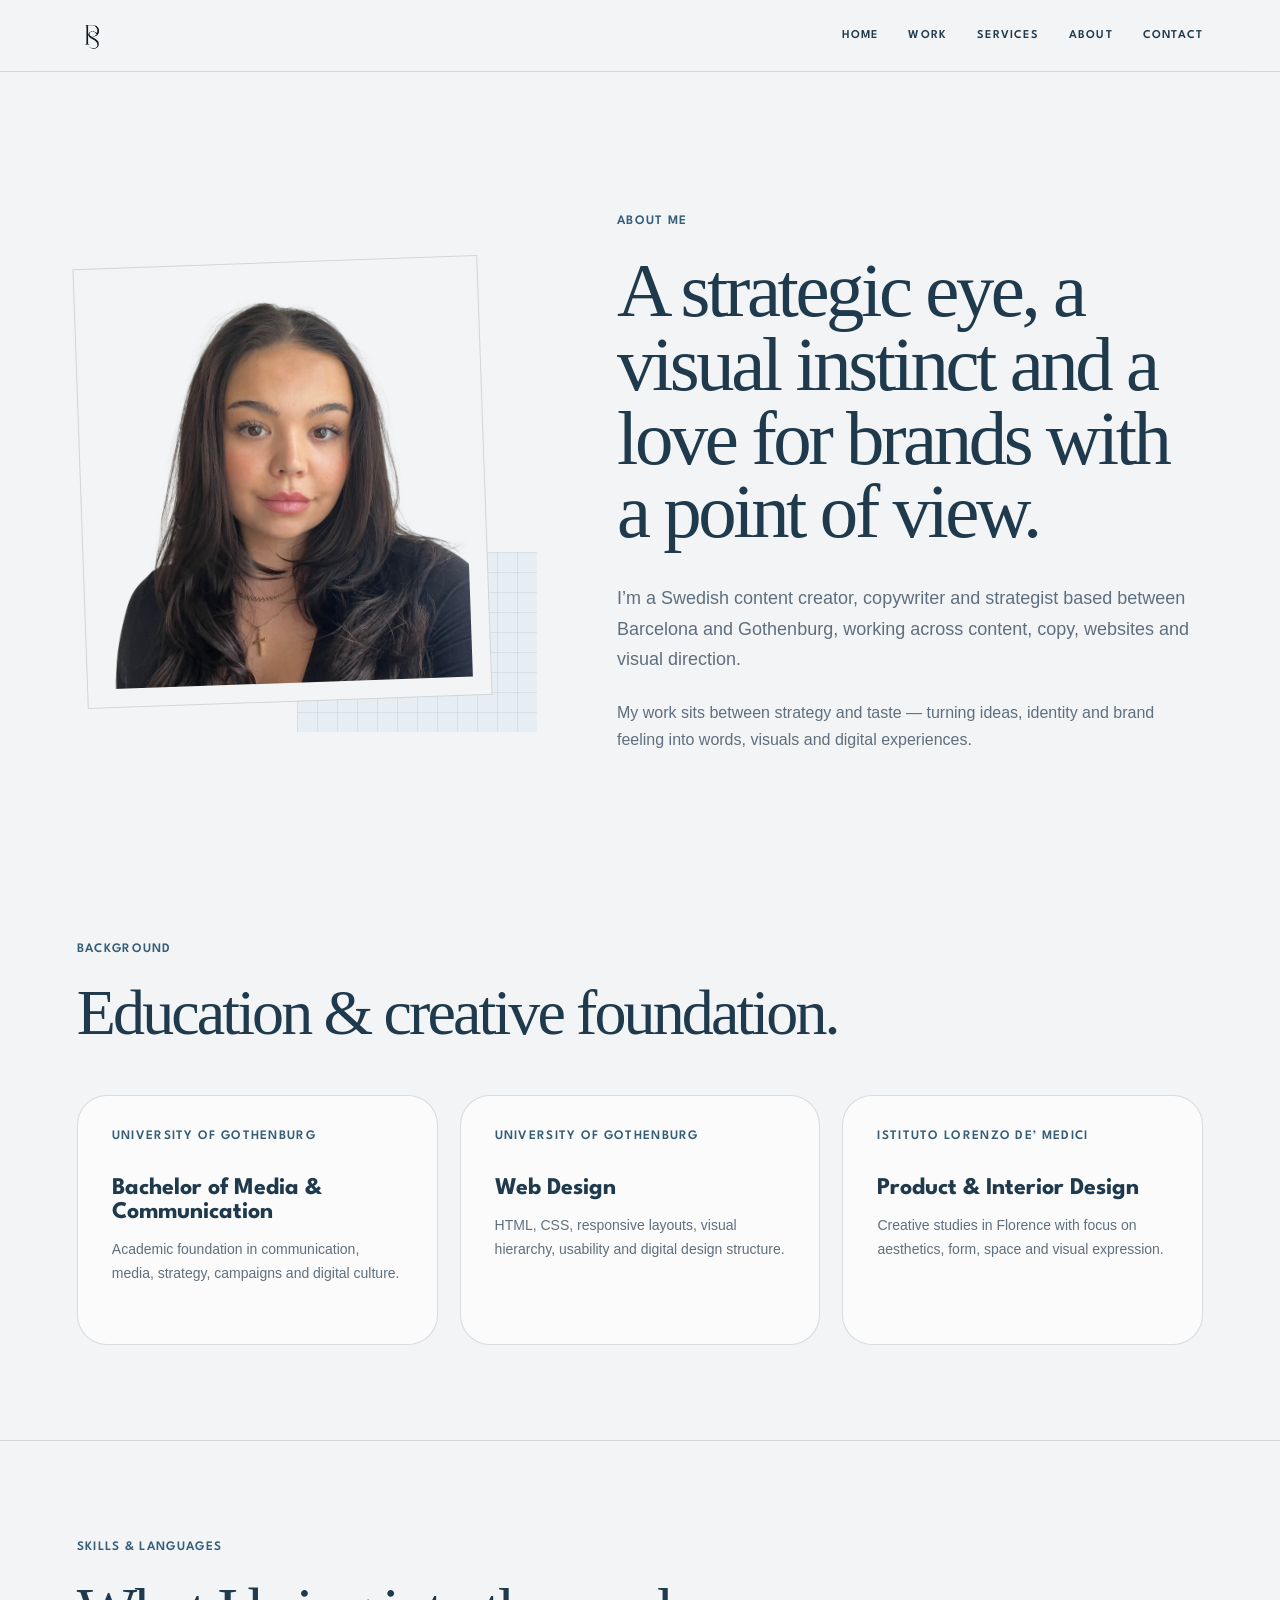
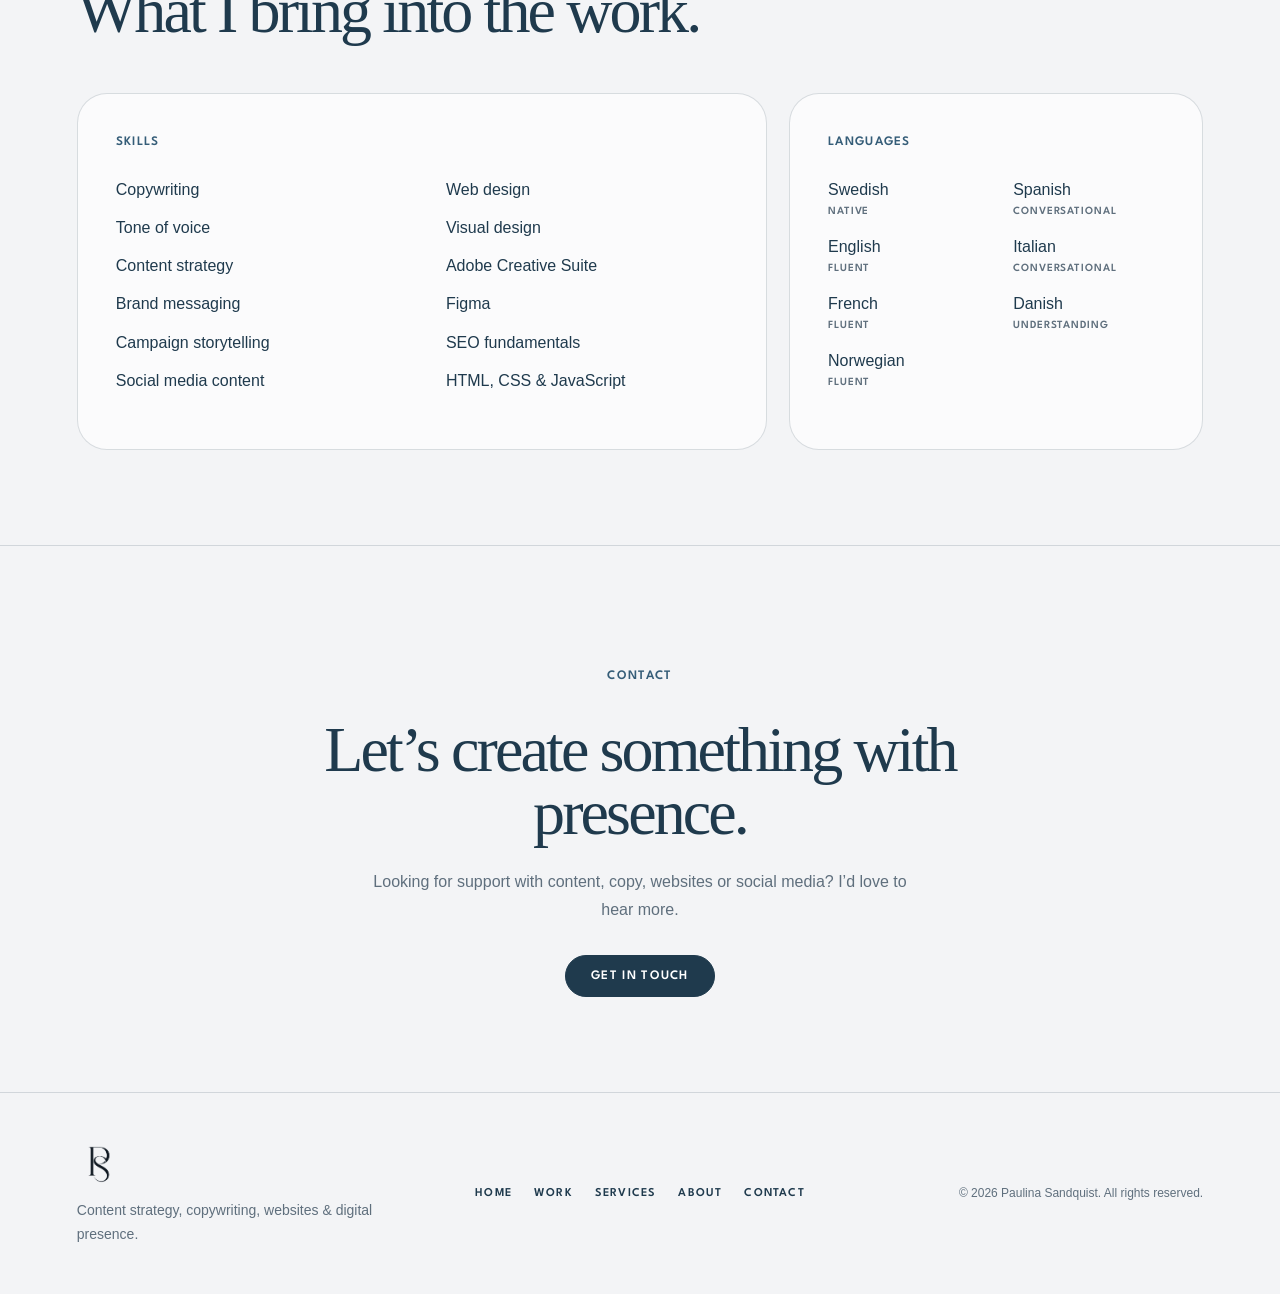
==== commit ece5922a: "Update about.html" ====
--- a/about.html
+++ b/about.html
@@ -1,4 +1,3 @@
-html
 <!DOCTYPE html>
 <html lang="en">
 <head>
--- a/style.css
+++ b/style.css
@@ -1277,112 +1277,190 @@
     margin-bottom: 24px;
   }
 
- /* MOBILE CAROUSELS */
-
-.mobile-carousel-wrap {
-  position: relative;
-}
-
-.mobile-carousel {
-  scroll-behavior: smooth;
-  scrollbar-width: none;
-}
-
-.mobile-carousel::-webkit-scrollbar {
-  display: none;
-}
-
-.selected-work .project-grid,
-.reel-grid {
-  display: flex;
-  overflow-x: auto;
-  gap: 18px;
-  scroll-snap-type: x mandatory;
-  padding-bottom: 16px;
-}
-
-.copy-grid {
-  display: flex;
-  overflow-x: hidden;
-  gap: 18px;
-  scroll-snap-type: x mandatory;
-  padding-bottom: 16px;
-}
-
-.selected-work .project-card,
-.reel-grid .video-card,
-.copy-grid .copy-card {
-  flex: 0 0 84%;
-  scroll-snap-align: center;
-}
-
-.copy-grid .copy-card {
-  max-width: 84%;
-}
-
-.copy-grid .copy-card {
-  padding: 26px;
-}
-
-.copy-card p {
-  font-size: 14px;
-  line-height: 1.6;
-}
-
-.copy-card h4 {
-  font-size: 24px;
-}
-
-/* MOBILE CHEVRON ARROWS */
-
-.carousel-arrow {
+  /* MOBILE CAROUSELS */
+
+  .mobile-carousel-wrap {
+    position: relative;
+  }
+
+  .mobile-carousel {
+    scroll-behavior: smooth;
+    scrollbar-width: none;
+  }
+
+  .mobile-carousel::-webkit-scrollbar {
+    display: none;
+  }
+
+  .selected-work .project-grid,
+  .reel-grid {
+    display: flex;
+    overflow-x: auto;
+    gap: 18px;
+    scroll-snap-type: x mandatory;
+    padding-bottom: 16px;
+  }
+
+  .copy-grid {
+    display: flex;
+    overflow-x: hidden;
+    gap: 18px;
+    scroll-snap-type: x mandatory;
+    padding-bottom: 16px;
+  }
+
+  .selected-work .project-card,
+  .reel-grid .video-card,
+  .copy-grid .copy-card {
+    flex: 0 0 84%;
+    scroll-snap-align: center;
+  }
+
+  .copy-grid .copy-card {
+    max-width: 84%;
+    padding: 26px;
+  }
+
+  .copy-card p {
+    font-size: 14px;
+    line-height: 1.6;
+  }
+
+  .copy-card h4 {
+    font-size: 24px;
+  }
+
+  /* MOBILE CHEVRON ARROWS */
+
+  .carousel-arrow {
+    display: block;
+    position: absolute;
+    top: 50%;
+    z-index: 80;
+    width: 48px;
+    height: 70px;
+    border: none;
+    background: transparent;
+    font-size: 0;
+    cursor: pointer;
+    transform: translateY(-50%);
+  }
+
+  .carousel-arrow::before {
+    content: "";
+    display: block;
+    width: 22px;
+    height: 22px;
+    border-top: 3px solid var(--blue);
+    border-right: 3px solid var(--blue);
+    opacity: 0.95;
+    transition: 0.25s ease;
+  }
+
+  .carousel-arrow-right {
+    right: -4px;
+  }
+
+  .carousel-arrow-right::before {
+    transform: rotate(45deg);
+  }
+
+  .carousel-arrow-left {
+    left: -4px;
+  }
+
+  .carousel-arrow-left::before {
+    transform: rotate(-135deg);
+  }
+
+  .carousel-arrow-right:hover::before {
+    opacity: 1;
+    transform: scale(1.08) rotate(45deg);
+  }
+
+  .carousel-arrow-left:hover::before {
+    opacity: 1;
+    transform: scale(1.08) rotate(-135deg);
+  }
+}
+
+/* SKILLS */
+
+.skills-section {
+  padding: var(--section-pad);
+  border-bottom: 1px solid var(--line);
+}
+
+.skills-grid {
+  display: grid;
+  grid-template-columns: 1.25fr 0.75fr;
+  gap: 22px;
+  align-items: stretch;
+}
+
+.skill-card {
+  padding: 42px 38px;
+  border: 1px solid rgba(31, 58, 77, 0.16);
+  border-radius: var(--radius-lg);
+  background: rgba(255, 255, 255, 0.62);
+}
+
+.skill-card span {
   display: block;
-  position: absolute;
-  top: 50%;
-  z-index: 80;
-  width: 48px;
-  height: 70px;
-  border: none;
-  background: transparent;
-  font-size: 0;
-  cursor: pointer;
-  transform: translateY(-50%);
-}
-
-.carousel-arrow::before {
-  content: "";
+  margin-bottom: 30px;
+  font-family: var(--display);
+  font-size: 13px;
+  letter-spacing: 0.1em;
+  text-transform: uppercase;
+  font-weight: 600;
+  color: var(--blue-mid);
+}
+
+.skill-list {
+  columns: 2;
+  column-gap: 48px;
+}
+
+.language-list {
+  columns: 2;
+  column-gap: 34px;
+}
+
+.skill-list p {
+  margin: 0 0 15px;
+  break-inside: avoid;
+  font-size: 16px;
+  line-height: 1.45;
+  color: var(--blue);
+}
+
+.skill-list small {
   display: block;
-  width: 22px;
-  height: 22px;
-  border-top: 3px solid var(--blue);
-  border-right: 3px solid var(--blue);
-  opacity: 0.95;
-  transition: 0.25s ease;
-}
-
-.carousel-arrow-right {
-  right: -4px;
-}
-
-.carousel-arrow-right::before {
-  transform: rotate(45deg);
-}
-
-.carousel-arrow-left {
-  left: -4px;
-}
-
-.carousel-arrow-left::before {
-  transform: rotate(-135deg);
-}
-
-.carousel-arrow-right:hover::before {
-  opacity: 1;
-  transform: scale(1.08) rotate(45deg);
-}
-
-.carousel-arrow-left:hover::before {
-  opacity: 1;
-  transform: scale(1.08) rotate(-135deg);
-}
-}
+  margin-top: 3px;
+  font-family: var(--display);
+  font-size: 11px;
+  letter-spacing: 0.08em;
+  text-transform: uppercase;
+  color: var(--muted);
+  font-weight: 600;
+}
+
+@media (max-width: 760px) {
+  .skills-grid {
+    grid-template-columns: 1fr;
+  }
+
+  .skill-card {
+    padding: 30px 26px;
+  }
+
+  .skill-list,
+  .language-list {
+    columns: 1;
+  }
+
+  .skill-list p {
+    font-size: 15px;
+  }
+}
+
